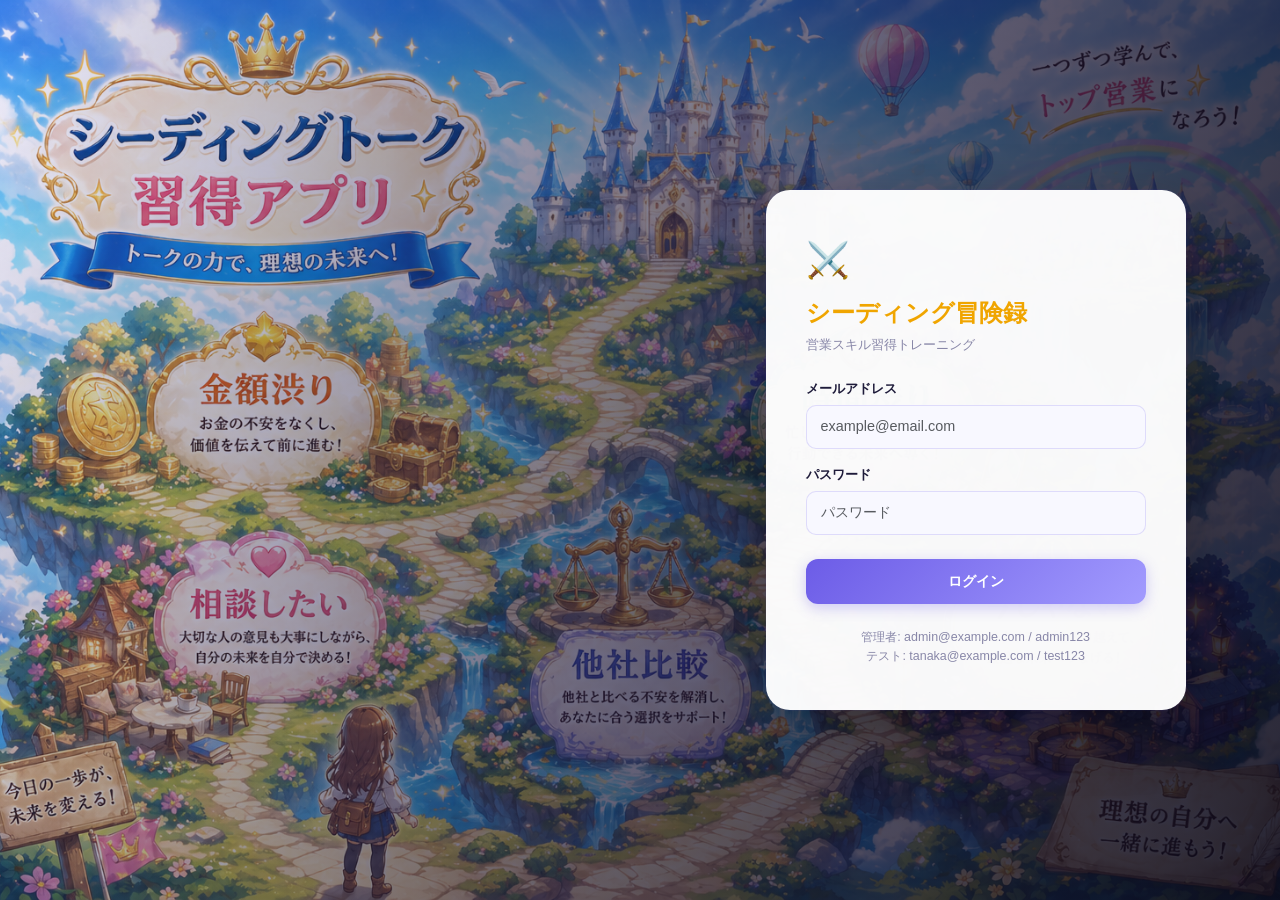
==== static/index.html @ 6c366ba3 "Initial commit" ====
<!DOCTYPE html>
<html lang="ja">
<head>
  <meta charset="UTF-8">
  <meta name="viewport" content="width=device-width, initial-scale=1.0">
  <title>シーディングトレーニング</title>
  <link href="https://cdn.jsdelivr.net/npm/bootstrap@5.3.2/dist/css/bootstrap.min.css" rel="stylesheet">
  <link href="https://cdn.jsdelivr.net/npm/bootstrap-icons@1.11.3/font/bootstrap-icons.css" rel="stylesheet">
  <link href="/static/style.css" rel="stylesheet">
</head>
<body>
  <div id="app"></div>
  <script src="https://cdn.jsdelivr.net/npm/bootstrap@5.3.2/dist/js/bootstrap.bundle.min.js"></script>
  <script src="/static/app.js"></script>
</body>
</html>
---- static/style.css ----
/* ============================================================
   シーディング冒険録 - Pop Light Theme
   ============================================================ */
:root {
  --sidebar-width: 260px;
  --purple: #6c5ce7;
  --purple-light: #a29bfe;
  --purple-pale: #f0eeff;
  --teal: #00b894;
  --teal-pale: #e6faf5;
  --coral: #fd7f5a;
  --coral-pale: #fff2ee;
  --gold: #f0a500;
  --gold-light: #ffd166;
  --danger: #e74c3c;
  --bg: #f4f4ff;
  --card-bg: #ffffff;
  --card-border: rgba(108,92,231,0.12);
  --card-shadow: 0 4px 20px rgba(108,92,231,0.08);
  --text: #1e1b3a;
  --text-muted: #8887a8;
}

* { box-sizing: border-box; margin: 0; padding: 0; }

body {
  font-family: -apple-system, BlinkMacSystemFont, "Hiragino Sans", "Yu Gothic UI", sans-serif;
  background: var(--bg);
  color: var(--text);
  min-height: 100vh;
}

::-webkit-scrollbar { width: 5px; }
::-webkit-scrollbar-track { background: transparent; }
::-webkit-scrollbar-thumb { background: var(--purple-light); border-radius: 3px; }

/* ===== Login ===== */
.login-page {
  min-height: 100vh;
  display: flex;
  align-items: center;
  justify-content: flex-end;
  padding: 20px;
  position: relative;
  overflow: hidden;
}

.login-page::before {
  content: '';
  position: absolute;
  inset: 0;
  background: url('/static/cover.jpg') center/cover no-repeat;
}

.login-page::after {
  content: '';
  position: absolute;
  inset: 0;
  background: linear-gradient(110deg, rgba(108,92,231,0.1) 0%, rgba(20,15,50,0.65) 55%, rgba(10,8,25,0.88) 100%);
}

.login-card {
  position: relative;
  z-index: 1;
  background: rgba(255,255,255,0.97);
  border-radius: 24px;
  padding: 44px 40px;
  width: 100%;
  max-width: 420px;
  box-shadow: 0 20px 60px rgba(0,0,0,0.35), 0 0 0 1px rgba(108,92,231,0.08);
  margin-right: 6%;
}

.login-logo { font-size: 2.2rem; margin-bottom: 8px; }

.login-subtitle {
  color: var(--text-muted);
  font-size: 0.83rem;
  margin-bottom: 24px;
}

.login-card .form-label {
  color: var(--text);
  font-weight: 600;
  font-size: 0.84rem;
  display: block;
  margin-bottom: 6px;
}

.login-card .form-control {
  width: 100%;
  background: #f8f8ff;
  border: 1.5px solid rgba(108,92,231,0.2);
  border-radius: 10px;
  color: var(--text);
  padding: 10px 14px;
  font-size: 0.9rem;
  outline: none;
  transition: all 0.15s;
}
.login-card .form-control:focus {
  border-color: var(--purple);
  box-shadow: 0 0 0 3px rgba(108,92,231,0.12);
  background: white;
}

/* ===== Layout ===== */
.app-layout { display: flex; min-height: 100vh; }

.sidebar {
  width: var(--sidebar-width);
  min-height: 100vh;
  background: #ffffff;
  border-right: 1.5px solid rgba(108,92,231,0.1);
  display: flex;
  flex-direction: column;
  position: fixed;
  left: 0; top: 0;
  z-index: 100;
  box-shadow: 4px 0 20px rgba(108,92,231,0.05);
}

.sidebar-brand {
  padding: 22px 20px 16px;
  border-bottom: 1px solid rgba(108,92,231,0.08);
}

.sidebar-brand-name {
  font-size: 0.98rem;
  font-weight: 800;
  color: var(--purple);
  line-height: 1.4;
}

.sidebar-brand-sub {
  font-size: 0.7rem;
  color: var(--text-muted);
  margin-top: 3px;
}

.sidebar-user {
  padding: 12px 20px;
  border-bottom: 1px solid rgba(108,92,231,0.07);
}

.sidebar-user-name { font-weight: 700; font-size: 0.86rem; color: var(--text); }
.sidebar-user-role { font-size: 0.7rem; color: var(--text-muted); margin-top: 2px; }

.sidebar-nav { flex: 1; padding: 10px 10px; overflow-y: auto; }

.nav-label {
  font-size: 0.63rem;
  font-weight: 700;
  text-transform: uppercase;
  letter-spacing: .1em;
  color: var(--text-muted);
  padding: 10px 8px 4px;
}

.sidebar-nav-item {
  display: flex;
  align-items: center;
  gap: 10px;
  width: 100%;
  padding: 10px 12px;
  border: none;
  background: none;
  border-radius: 10px;
  color: var(--text-muted);
  font-size: 0.84rem;
  font-weight: 600;
  cursor: pointer;
  text-align: left;
  transition: all 0.12s;
  margin-bottom: 2px;
}

.sidebar-nav-item:hover { background: var(--purple-pale); color: var(--purple); }
.sidebar-nav-item.active { background: var(--purple-pale); color: var(--purple); }
.sidebar-nav-item i { font-size: 1rem; width: 18px; }

.sidebar-footer {
  padding: 10px;
  border-top: 1px solid rgba(108,92,231,0.07);
}

.main-content { margin-left: var(--sidebar-width); flex: 1; min-height: 100vh; }

.content-inner {
  max-width: 900px;
  margin: 0 auto;
  padding: 28px 24px;
}

/* ===== Page Header ===== */
.page-header { margin-bottom: 24px; }
.page-title { font-size: 1.4rem; font-weight: 800; color: var(--text); margin-bottom: 4px; }
.page-subtitle { color: var(--text-muted); font-size: 0.87rem; }

/* ===== Card ===== */
.card {
  background: var(--card-bg);
  border-radius: 16px;
  border: 1.5px solid rgba(108,92,231,0.09);
  box-shadow: var(--card-shadow);
}

/* ===== Full-page home layout ===== */
.main-fullpage {
  display: flex;
  flex-direction: column;
  height: 100vh;
  overflow: hidden;
}

.home-fullscreen {
  position: relative;
  height: 100vh;
  background: url('/static/cover.jpg') center/cover no-repeat;
  display: flex;
  align-items: flex-end;
}

.home-overlay {
  position: absolute;
  inset: 0;
  background: linear-gradient(
    to bottom,
    rgba(255,255,255,0) 0%,
    rgba(255,255,255,0) 30%,
    rgba(244,244,255,0.75) 62%,
    rgba(244,244,255,0.97) 80%,
    rgba(244,244,255,1) 100%
  );
}

.home-content {
  position: relative;
  z-index: 1;
  width: 100%;
  padding: 0 40px 40px;
}


/* ===== Home Screen Mode Cards Grid ===== */
.mode-cards-glass {
  display: grid;
  grid-template-columns: repeat(3, 1fr);
  gap: 14px;
}

/* Larger text for home screen cards */
.mode-cards-glass .mode-card .mc-icon { font-size: 2.4rem; margin-bottom: 12px; }
.mode-cards-glass .mode-card .mc-name { font-size: 1.05rem; font-weight: 800; margin-bottom: 8px; }
.mode-cards-glass .mode-card .mc-desc { font-size: 0.82rem; opacity: 0.9; line-height: 1.55; }
.mode-cards-glass .mode-card .mc-count { font-size: 0.78rem; margin-top: 12px; }

/* ===== Hero Banner (for non-home pages) ===== */
.hero-banner {
  border-radius: 20px;
  overflow: hidden;
  height: 220px;
  position: relative;
  margin-bottom: 28px;
  box-shadow: 0 8px 32px rgba(108,92,231,0.18);
}

/* ===== Mode Cards ===== */
.mode-cards {
  display: grid;
  grid-template-columns: repeat(3, 1fr);
  gap: 16px;
  margin-bottom: 20px;
}

.mode-card {
  border-radius: 20px;
  padding: 26px 20px;
  cursor: pointer;
  border: none;
  text-align: left;
  color: white;
  transition: all 0.18s;
  box-shadow: 0 6px 22px rgba(0,0,0,0.1);
  position: relative;
  overflow: hidden;
  display: block;
  width: 100%;
}

.mode-card:hover { transform: translateY(-5px); box-shadow: 0 14px 38px rgba(0,0,0,0.16); }
.mode-card .mc-icon { font-size: 2rem; margin-bottom: 10px; display: block; }
.mode-card .mc-name { font-size: 0.95rem; font-weight: 800; margin-bottom: 6px; line-height: 1.35; }
.mode-card .mc-desc { font-size: 0.76rem; opacity: 0.88; line-height: 1.55; }
.mode-card .mc-count { font-size: 0.7rem; margin-top: 10px; opacity: 0.78; font-weight: 600; }

.mode-card.fill-mode { background: linear-gradient(135deg, #6c5ce7 0%, #a29bfe 100%); }
.mode-card.free-mode { background: linear-gradient(135deg, #00b894 0%, #00cec9 100%); }
.mode-card.voice-mode { background: linear-gradient(135deg, #fd7f5a 0%, #fdcb6e 100%); }

/* ===== Category Card (fallback) ===== */
.category-grid {
  display: grid;
  grid-template-columns: repeat(auto-fill, minmax(180px, 1fr));
  gap: 16px;
  margin-bottom: 20px;
}

.category-card {
  background: var(--card-bg);
  border-radius: 16px;
  padding: 22px;
  cursor: pointer;
  border: 2px solid rgba(108,92,231,0.1);
  box-shadow: var(--card-shadow);
  transition: all 0.15s;
  text-align: center;
}
.category-card:hover { border-color: var(--purple); transform: translateY(-3px); box-shadow: 0 8px 28px rgba(108,92,231,0.14); }
.category-card .icon { font-size: 1.8rem; margin-bottom: 8px; }
.category-card .name { font-weight: 700; color: var(--text); font-size: 0.9rem; margin-bottom: 5px; }
.category-card .desc { font-size: 0.75rem; color: var(--text-muted); margin-bottom: 8px; line-height: 1.5; }
.category-card .count { font-size: 0.76rem; color: var(--purple); font-weight: 700; }

/* ===== Buttons ===== */
.btn-primary-custom {
  background: linear-gradient(135deg, var(--purple), var(--purple-light));
  color: white;
  border: none;
  border-radius: 12px;
  padding: 12px 26px;
  font-size: 0.9rem;
  font-weight: 700;
  cursor: pointer;
  transition: all 0.14s;
  box-shadow: 0 4px 14px rgba(108,92,231,0.3);
}
.btn-primary-custom:hover { opacity: 0.9; transform: translateY(-1px); box-shadow: 0 6px 20px rgba(108,92,231,0.4); }
.btn-primary-custom:disabled { opacity: 0.5; cursor: not-allowed; }

/* ===== Form Controls ===== */
.form-control, .form-select {
  background: #f8f8ff !important;
  border: 1.5px solid rgba(108,92,231,0.18) !important;
  border-radius: 10px !important;
  color: var(--text) !important;
  padding: 10px 14px !important;
  font-size: 0.9rem !important;
}
.form-control:focus, .form-select:focus {
  border-color: var(--purple) !important;
  box-shadow: 0 0 0 3px rgba(108,92,231,0.1) !important;
  outline: none !important;
  background: white !important;
}
.form-label { color: var(--text) !important; font-weight: 600 !important; font-size: 0.84rem !important; }

/* ===== Answer Textarea ===== */
.answer-textarea {
  width: 100%;
  min-height: 140px;
  background: #f8f8ff;
  border: 2px solid rgba(108,92,231,0.18);
  border-radius: 12px;
  color: var(--text);
  font-size: 0.9rem;
  line-height: 1.7;
  padding: 14px 16px;
  resize: vertical;
  font-family: inherit;
  transition: border-color 0.15s;
  display: block;
}
.answer-textarea:focus {
  outline: none;
  border-color: var(--purple);
  box-shadow: 0 0 0 3px rgba(108,92,231,0.1);
  background: white;
}
.answer-textarea::placeholder { color: #c0bfe0; }

/* ===== Training Question ===== */
.question-bubble {
  background: var(--purple-pale);
  border-left: 4px solid var(--purple);
  border-radius: 0 14px 14px 0;
  padding: 18px 20px;
  font-size: 0.95rem;
  line-height: 1.8;
  color: var(--text);
  white-space: pre-wrap;
}

/* ===== Mode Indicator Badge ===== */
.mode-indicator {
  display: inline-flex;
  align-items: center;
  gap: 6px;
  padding: 6px 14px;
  border-radius: 100px;
  font-size: 0.8rem;
  font-weight: 700;
  margin-bottom: 16px;
}
.mode-indicator.fill-mode { background: var(--purple-pale); color: var(--purple); }
.mode-indicator.free-mode { background: var(--teal-pale); color: var(--teal); }
.mode-indicator.voice-mode { background: var(--coral-pale); color: var(--coral); }

/* ===== Mode Tabs (kept for compatibility) ===== */
.mode-tabs {
  display: flex;
  gap: 6px;
  background: #f0f0ff;
  border-radius: 12px;
  padding: 5px;
  margin-bottom: 16px;
}
.mode-tab {
  flex: 1; padding: 8px 6px; border-radius: 8px; border: none;
  background: none; color: var(--text-muted);
  font-size: 0.78rem; font-weight: 600; cursor: pointer;
  transition: all 0.12s; text-align: center;
}
.mode-tab:hover:not(.disabled) { background: rgba(108,92,231,0.08); color: var(--purple); }
.mode-tab.active { background: var(--purple); color: white; }
.mode-tab.disabled { opacity: 0.3; cursor: not-allowed; }

/* ===== Fill-in-blank ===== */
.fill-blank-area {
  line-height: 2.6;
  font-size: 0.95rem;
  color: var(--text);
  padding: 16px 18px;
  background: #f8f8ff;
  border-radius: 12px;
  border: 2px solid rgba(108,92,231,0.15);
}

.fill-blank {
  display: inline-block;
  min-width: 110px;
  border: none;
  border-bottom: 2.5px solid var(--purple);
  background: rgba(108,92,231,0.07);
  color: var(--purple);
  font-size: 0.9rem;
  padding: 2px 8px;
  border-radius: 4px 4px 0 0;
  font-family: inherit;
  outline: none;
  transition: all 0.12s;
  vertical-align: middle;
  margin: 0 4px;
}
.fill-blank:focus {
  background: rgba(108,92,231,0.13);
  border-bottom-color: var(--purple-light);
  box-shadow: 0 2px 8px rgba(108,92,231,0.15);
}
.fill-blank::placeholder { color: rgba(108,92,231,0.3); }

/* ===== Voice Input ===== */
.mic-btn {
  width: 88px; height: 88px;
  border-radius: 50%;
  border: 3px solid var(--purple);
  background: var(--purple-pale);
  color: var(--purple);
  cursor: pointer;
  transition: all 0.14s;
  display: flex;
  align-items: center;
  justify-content: center;
  margin: 0 auto;
}
.mic-btn:hover { background: rgba(108,92,231,0.15); transform: scale(1.06); }
.mic-btn.recording {
  background: rgba(231,76,60,0.08);
  border-color: #e74c3c;
  color: #e74c3c;
  animation: pulse 1s infinite;
}

@keyframes pulse {
  0%,100% { transform: scale(1); box-shadow: 0 0 0 0 rgba(231,76,60,0.3); }
  50% { transform: scale(1.05); box-shadow: 0 0 0 10px rgba(231,76,60,0); }
}

/* ===== Score ===== */
.score-circle {
  width: 88px; height: 88px;
  border-radius: 50%;
  display: flex; flex-direction: column;
  align-items: center; justify-content: center;
  font-weight: 800; flex-shrink: 0;
  border: 3px solid;
}
.score-circle.passed { background: var(--teal-pale); border-color: var(--teal); color: var(--teal); }
.score-circle.failed { background: var(--coral-pale); border-color: var(--coral); color: var(--coral); }
.score-circle.ng { background: #fff8e1; border-color: var(--gold); color: var(--gold); }
.score-num { font-size: 1.55rem; line-height: 1; }
.score-unit { font-size: 0.68rem; }

.score-bar-row { margin-bottom: 12px; }
.score-bar-label { display: flex; justify-content: space-between; font-size: 0.82rem; margin-bottom: 5px; color: var(--text); }
.score-bar-track { height: 8px; background: #ebebff; border-radius: 4px; overflow: hidden; }
.score-bar-fill { height: 100%; border-radius: 4px; transition: width 0.5s; }

/* ===== Badges ===== */
.category-badge {
  display: inline-flex; align-items: center; gap: 4px;
  background: var(--purple-pale); color: var(--purple);
  padding: 4px 12px; border-radius: 100px;
  font-size: 0.76rem; font-weight: 700; margin-bottom: 8px;
}
.difficulty-badge { padding: 3px 10px; border-radius: 100px; font-size: 0.72rem; font-weight: 700; }
.difficulty-easy { background: var(--teal-pale); color: var(--teal); }
.difficulty-normal { background: var(--purple-pale); color: var(--purple); }
.difficulty-hard { background: var(--coral-pale); color: var(--coral); }

.result-badge { padding: 4px 14px; border-radius: 100px; font-weight: 700; font-size: 0.84rem; }
.result-badge.passed { background: var(--teal-pale); color: var(--teal); }
.result-badge.failed { background: var(--coral-pale); color: var(--coral); }
.badge-passed { background: var(--teal-pale); color: var(--teal); padding: 3px 10px; border-radius: 100px; font-size: 0.75rem; font-weight: 700; }
.badge-failed { background: var(--coral-pale); color: var(--coral); padding: 3px 10px; border-radius: 100px; font-size: 0.75rem; font-weight: 700; }
.badge-ng { background: #fff8e1; color: #c8860a; padding: 3px 10px; border-radius: 100px; font-size: 0.75rem; font-weight: 700; }

/* ===== Feedback Boxes ===== */
.feedback-box {
  background: #f8f8ff;
  border: 1.5px solid rgba(108,92,231,0.1);
  border-radius: 12px;
  padding: 14px 16px;
  font-size: 0.88rem;
  line-height: 1.75;
  color: var(--text);
  white-space: pre-wrap;
}

.suggested-answer {
  background: var(--purple-pale);
  border-left: 4px solid var(--purple);
  border-radius: 0 12px 12px 0;
  padding: 14px 16px;
  font-size: 0.88rem;
  line-height: 1.75;
  color: var(--text);
  white-space: pre-wrap;
}

/* ===== NG Alert ===== */
.ng-alert {
  background: #fff8e1;
  border: 1.5px solid var(--gold);
  border-radius: 12px;
  padding: 14px 16px;
  color: #7d5a00;
}

/* ===== Stat Card ===== */
.stat-card {
  background: var(--card-bg);
  border-radius: 16px;
  padding: 20px;
  box-shadow: var(--card-shadow);
  border: 1.5px solid rgba(108,92,231,0.08);
  text-align: center;
}
.stat-value { font-size: 1.75rem; font-weight: 800; line-height: 1.2; }
.stat-label { font-size: 0.76rem; color: var(--text-muted); margin-top: 4px; }

/* ===== Data Table ===== */
.data-table { width: 100%; border-collapse: collapse; font-size: 0.87rem; }
.data-table th {
  padding: 11px 14px; text-align: left;
  border-bottom: 2px solid rgba(108,92,231,0.1);
  font-size: 0.75rem; font-weight: 700;
  color: var(--text-muted); text-transform: uppercase; letter-spacing: .04em;
  background: #fafaff;
}
.data-table td {
  padding: 12px 14px;
  border-bottom: 1px solid rgba(108,92,231,0.06);
  color: var(--text);
}
.data-table tr:hover td { background: #fafaff; }
.data-table .clickable { cursor: pointer; }

/* ===== History ===== */
.history-item {
  background: var(--card-bg);
  border-radius: 14px;
  padding: 16px 18px;
  margin-bottom: 10px;
  cursor: pointer;
  border: 1.5px solid rgba(108,92,231,0.08);
  box-shadow: var(--card-shadow);
  transition: all 0.13s;
}
.history-item:hover { border-color: var(--purple); transform: translateY(-1px); }
.history-item .customer-text {
  font-size: 0.84rem; color: var(--text); margin-top: 5px;
  white-space: nowrap; overflow: hidden; text-overflow: ellipsis;
}

/* ===== Empty State ===== */
.empty-state { text-align: center; padding: 60px 20px; color: var(--text-muted); }
.empty-state i { font-size: 2.8rem; display: block; margin-bottom: 12px; color: var(--purple-light); }

/* ===== Modal ===== */
.modal-overlay {
  position: fixed; inset: 0;
  background: rgba(20,15,50,0.5);
  display: flex; align-items: center; justify-content: center;
  z-index: 9999; padding: 20px;
  backdrop-filter: blur(4px);
}
.modal-box {
  background: var(--card-bg);
  border-radius: 20px;
  padding: 28px;
  width: 100%; max-width: 560px;
  max-height: 82vh; overflow-y: auto;
  box-shadow: 0 20px 60px rgba(0,0,0,0.2);
}

/* ===== Loading ===== */
.loading-overlay {
  position: fixed; inset: 0;
  background: rgba(20,15,50,0.6);
  display: flex; flex-direction: column;
  align-items: center; justify-content: center;
  z-index: 9999; gap: 18px;
  backdrop-filter: blur(6px);
}
.loading-text { color: white; font-size: 0.95rem; font-weight: 600; }

/* ===== Toast ===== */
.toast-container { position: fixed; top: 20px; right: 20px; z-index: 9999; display: flex; flex-direction: column; gap: 10px; }
.toast-msg {
  padding: 12px 20px; border-radius: 12px;
  color: white; font-size: 0.86rem; font-weight: 600;
  box-shadow: 0 8px 24px rgba(0,0,0,0.15);
  animation: slideIn 0.25s;
}
@keyframes slideIn { from { opacity: 0; transform: translateX(20px); } to { opacity: 1; transform: none; } }

/* ===== Utility ===== */
.alert-danger { background: var(--coral-pale); border: 1.5px solid var(--coral); color: #c0392b; border-radius: 12px; padding: 14px 18px; }
.alert.alert-danger { background: var(--coral-pale) !important; border-color: var(--coral) !important; color: #c0392b !important; }
.text-success { color: var(--teal) !important; }
.text-warning { color: var(--gold) !important; }
.text-primary { color: var(--purple) !important; }
.text-danger { color: var(--coral) !important; }
.text-info { color: #0984e3 !important; }
.text-muted { color: var(--text-muted) !important; }
.border-bottom { border-bottom: 1px solid rgba(108,92,231,0.09) !important; }

/* Bootstrap overrides */
.btn { border-radius: 10px !important; font-weight: 600 !important; }
.btn-outline-secondary {
  color: var(--text-muted) !important;
  border-color: rgba(108,92,231,0.2) !important;
  background: white !important;
}
.btn-outline-secondary:hover {
  background: var(--purple-pale) !important;
  color: var(--purple) !important;
  border-color: var(--purple) !important;
}
.btn-primary { background: var(--purple) !important; border-color: var(--purple) !important; color: white !important; }
.btn-sm { font-size: 0.8rem !important; padding: 5px 12px !important; }
.btn-xs { font-size: 0.72rem !important; padding: 3px 9px !important; }
.badge { border-radius: 8px !important; font-weight: 700 !important; }
.bg-success { background: var(--teal) !important; }
.bg-secondary { background: #b0aed0 !important; }
.spinner-border { color: var(--purple) !important; }
.fw-bold, .fw-semibold { color: inherit; }

/* ===== Responsive ===== */
@media (max-width: 768px) {
  .sidebar { transform: translateX(-100%); transition: transform 0.3s; }
  .main-content { margin-left: 0; }
  .content-inner { padding: 18px 14px; }
  .mode-cards { grid-template-columns: 1fr; gap: 12px; }
  .mode-cards-glass { grid-template-columns: 1fr; gap: 10px; }
  .hero-banner { height: 160px; }
  .login-card { margin-right: 0; }
  .login-page { align-items: flex-end; padding: 10px; }
  .home-content { padding: 0 18px 28px; }
  .home-title { font-size: 1.5rem; }
}

@media (max-width: 480px) {
  .mode-cards { grid-template-columns: 1fr; }
  .mode-cards-glass { grid-template-columns: 1fr; }
}
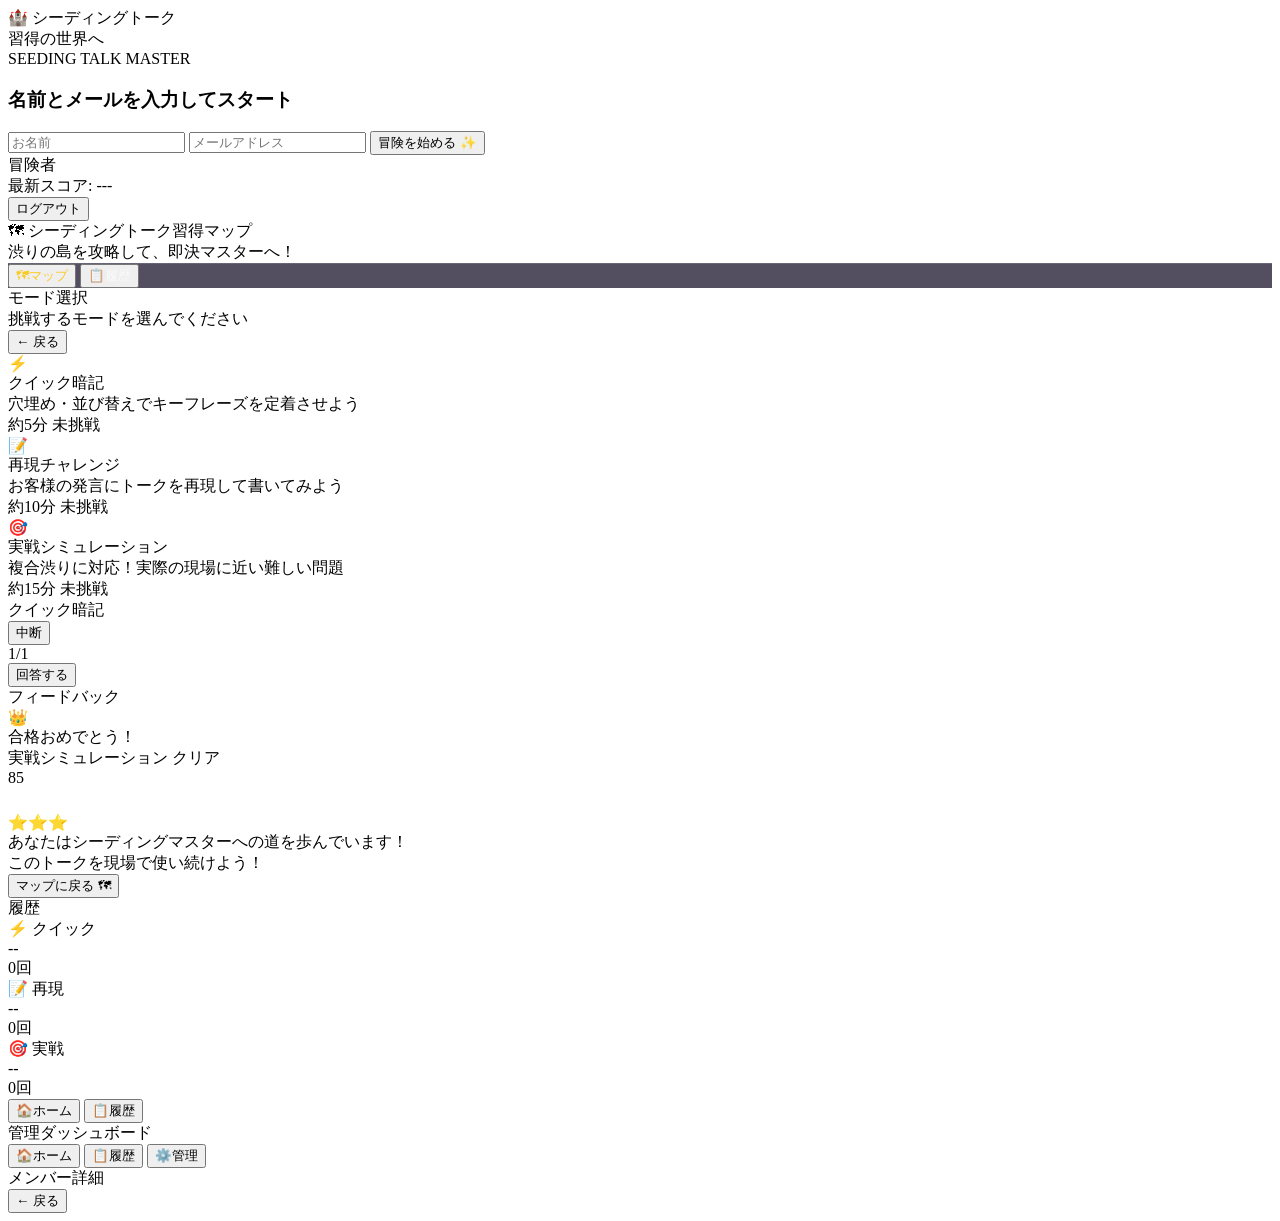
==== commit 0a7bf360: "Redesign: fantasy map home screen, per-category admin stats, glass neon UI - ホーム画面をファンタジーマップ背景 + グラス" ====
--- a/static/index.html
+++ b/static/index.html
@@ -2,15 +2,206 @@
 <html lang="ja">
 <head>
   <meta charset="UTF-8">
-  <meta name="viewport" content="width=device-width, initial-scale=1.0">
-  <title>シーディングトレーニング</title>
-  <link href="https://cdn.jsdelivr.net/npm/bootstrap@5.3.2/dist/css/bootstrap.min.css" rel="stylesheet">
-  <link href="https://cdn.jsdelivr.net/npm/bootstrap-icons@1.11.3/font/bootstrap-icons.css" rel="stylesheet">
-  <link href="/static/style.css" rel="stylesheet">
+  <meta name="viewport" content="width=device-width, initial-scale=1.0, maximum-scale=1.0">
+  <title>シーディングトーク習得</title>
+  <link rel="stylesheet" href="/style.css">
 </head>
 <body>
-  <div id="app"></div>
-  <script src="https://cdn.jsdelivr.net/npm/bootstrap@5.3.2/dist/js/bootstrap.bundle.min.js"></script>
-  <script src="/static/app.js"></script>
+
+<!-- ── Cover / Login ── -->
+<div id="cover-screen" class="screen">
+  <div class="overlay"></div>
+  <div class="cover-content">
+    <div class="cover-title">🏰 シーディングトーク<br>習得の世界へ</div>
+    <div class="cover-subtitle">SEEDING TALK MASTER</div>
+    <div class="cover-form">
+      <h3>名前とメールを入力してスタート</h3>
+      <input id="login-name" class="form-input" type="text" placeholder="お名前" autocomplete="name">
+      <input id="login-email" class="form-input" type="email" placeholder="メールアドレス" autocomplete="email">
+      <button class="btn-primary" onclick="App.login()">冒険を始める ✨</button>
+    </div>
+  </div>
+</div>
+
+<!-- ── Home (Fantasy Map) ── -->
+<div id="home-screen" class="screen">
+  <div class="home-bg-overlay"></div>
+  <div class="home-topbar">
+    <div class="home-user-block">
+      <div class="home-username" id="home-username">冒険者</div>
+      <div class="home-score-text" id="home-score-text">最新スコア: ---</div>
+    </div>
+    <button class="btn-logout" onclick="App.logout()">ログアウト</button>
+  </div>
+  <div class="home-title-area">
+    <div class="home-main-title">🗺 シーディングトーク習得マップ</div>
+    <div class="home-sub-title">渋りの島を攻略して、即決マスターへ！</div>
+  </div>
+  <div class="home-flex-spacer"></div>
+  <div id="home-islands" class="home-islands">
+    <!-- JS generated island cards -->
+  </div>
+  <nav class="bottom-nav" style="background:rgba(10,5,30,0.7);backdrop-filter:blur(12px);border-top:1px solid rgba(255,255,255,0.12);">
+    <button class="nav-item active" onclick="App.showHome()" style="color:#f9ca24;"><span class="nav-icon">🗺</span>マップ</button>
+    <button class="nav-item" onclick="App.showHistory()" style="color:rgba(255,255,255,0.7);"><span class="nav-icon">📋</span>履歴</button>
+    <button class="nav-item" id="nav-admin-home" style="display:none;color:rgba(255,255,255,0.7);" onclick="App.showAdmin()"><span class="nav-icon">⚙️</span>管理</button>
+  </nav>
+</div>
+
+<!-- ── Mode Selection ── -->
+<div id="mode-screen" class="screen">
+  <div class="topbar">
+    <div>
+      <div class="topbar-title" id="mode-screen-title">モード選択</div>
+      <div class="topbar-sub">挑戦するモードを選んでください</div>
+    </div>
+    <button class="btn-outline btn-sm" onclick="App.showHome()">← 戻る</button>
+  </div>
+  <div class="page-content">
+    <div class="mode-grid">
+      <!-- クイック暗記 -->
+      <div class="mode-card" id="mode-card-quick" onclick="App.startMode('quick')">
+        <div class="mode-icon">⚡</div>
+        <div class="mode-info">
+          <div class="mode-name">クイック暗記</div>
+          <div class="mode-desc">穴埋め・並び替えでキーフレーズを定着させよう</div>
+          <div class="mode-meta">
+            <span class="mode-time">約5分</span>
+            <span class="mode-best none" id="mode-best-quick">未挑戦</span>
+          </div>
+          <div class="mode-lock-msg" id="mode-lock-quick"></div>
+        </div>
+      </div>
+      <!-- 再現チャレンジ -->
+      <div class="mode-card" id="mode-card-repro" onclick="App.startMode('reproduction')">
+        <div class="mode-icon">📝</div>
+        <div class="mode-info">
+          <div class="mode-name">再現チャレンジ</div>
+          <div class="mode-desc">お客様の発言にトークを再現して書いてみよう</div>
+          <div class="mode-meta">
+            <span class="mode-time">約10分</span>
+            <span class="mode-best none" id="mode-best-repro">未挑戦</span>
+          </div>
+          <div class="mode-lock-msg" id="mode-lock-repro"></div>
+        </div>
+      </div>
+      <!-- 実戦シミュレーション -->
+      <div class="mode-card" id="mode-card-sim" onclick="App.startMode('simulation')">
+        <div class="mode-icon">🎯</div>
+        <div class="mode-info">
+          <div class="mode-name">実戦シミュレーション</div>
+          <div class="mode-desc">複合渋りに対応！実際の現場に近い難しい問題</div>
+          <div class="mode-meta">
+            <span class="mode-time">約15分</span>
+            <span class="mode-best none" id="mode-best-sim">未挑戦</span>
+          </div>
+          <div class="mode-lock-msg" id="mode-lock-sim"></div>
+        </div>
+      </div>
+    </div>
+  </div>
+</div>
+
+<!-- ── Quiz ── -->
+<div id="quiz-screen" class="screen">
+  <div class="topbar">
+    <div>
+      <div class="topbar-title" id="quiz-mode-label">クイック暗記</div>
+      <div class="topbar-sub" id="quiz-cat-label"></div>
+    </div>
+    <button class="btn-outline btn-sm" onclick="App.showHome()">中断</button>
+  </div>
+  <div class="page-content">
+    <div class="quiz-header">
+      <span class="quiz-counter" id="quiz-counter">1/1</span>
+      <div class="quiz-progress"><div class="quiz-progress-bar" id="quiz-bar"></div></div>
+    </div>
+    <div id="quiz-body"></div>
+    <button id="quiz-submit-btn" class="btn-primary mt-16" onclick="App.submitAnswer()">回答する</button>
+  </div>
+</div>
+
+<!-- ── Feedback ── -->
+<div id="feedback-screen" class="screen">
+  <div class="topbar">
+    <div class="topbar-title">フィードバック</div>
+  </div>
+  <div class="page-content" id="feedback-body"></div>
+</div>
+
+<!-- ── Celebration ── -->
+<div id="celebration-screen" class="screen">
+  <div id="confetti-container"></div>
+  <div class="celeb-glow"></div>
+  <div class="celeb-content">
+    <span class="celeb-crown">👑</span>
+    <div class="celeb-title">合格おめでとう！</div>
+    <div class="celeb-subtitle">実戦シミュレーション クリア</div>
+    <div class="celeb-score" id="celeb-score">85</div>
+    <div style="font-size:14px;color:rgba(255,255,255,0.7);margin-bottom:8px;">点</div>
+    <div class="celeb-stars">⭐⭐⭐</div>
+    <div class="celeb-msg" id="celeb-msg">あなたはシーディングマスターへの道を歩んでいます！<br>このトークを現場で使い続けよう！</div>
+    <button class="btn-gold mt-16" onclick="App.showHome()">マップに戻る 🗺</button>
+  </div>
+</div>
+
+<!-- ── History ── -->
+<div id="history-screen" class="screen">
+  <div class="topbar">
+    <div class="topbar-title">履歴</div>
+  </div>
+  <div class="page-content">
+    <div class="mode-stats-row">
+      <div class="stat-box">
+        <div class="stat-box-label">⚡ クイック</div>
+        <div class="stat-box-best" id="stat-quick-best">--</div>
+        <div class="stat-box-count" id="stat-quick-count">0回</div>
+      </div>
+      <div class="stat-box">
+        <div class="stat-box-label">📝 再現</div>
+        <div class="stat-box-best" id="stat-repro-best">--</div>
+        <div class="stat-box-count" id="stat-repro-count">0回</div>
+      </div>
+      <div class="stat-box">
+        <div class="stat-box-label">🎯 実戦</div>
+        <div class="stat-box-best" id="stat-sim-best">--</div>
+        <div class="stat-box-count" id="stat-sim-count">0回</div>
+      </div>
+    </div>
+    <div id="history-list"></div>
+  </div>
+  <nav class="bottom-nav">
+    <button class="nav-item" onclick="App.showHome()"><span class="nav-icon">🏠</span>ホーム</button>
+    <button class="nav-item active" onclick="App.showHistory()"><span class="nav-icon">📋</span>履歴</button>
+    <button class="nav-item" id="nav-admin-history" style="display:none" onclick="App.showAdmin()"><span class="nav-icon">⚙️</span>管理</button>
+  </nav>
+</div>
+
+<!-- ── Admin ── -->
+<div id="admin-screen" class="screen">
+  <div class="topbar">
+    <div class="topbar-title">管理ダッシュボード</div>
+  </div>
+  <div class="page-content" id="admin-body"></div>
+  <nav class="bottom-nav">
+    <button class="nav-item" onclick="App.showHome()"><span class="nav-icon">🏠</span>ホーム</button>
+    <button class="nav-item" onclick="App.showHistory()"><span class="nav-icon">📋</span>履歴</button>
+    <button class="nav-item active" onclick="App.showAdmin()"><span class="nav-icon">⚙️</span>管理</button>
+  </nav>
+</div>
+
+<!-- ── Member Detail ── -->
+<div id="member-detail-screen" class="screen">
+  <div class="topbar">
+    <div class="topbar-title" id="member-detail-title">メンバー詳細</div>
+    <button class="btn-outline btn-sm" onclick="App.showAdmin()">← 戻る</button>
+  </div>
+  <div class="page-content" id="member-detail-body"></div>
+</div>
+
+<!-- Toast -->
+<div id="toast" class="toast"></div>
+
+<script src="/app.js"></script>
 </body>
 </html>
